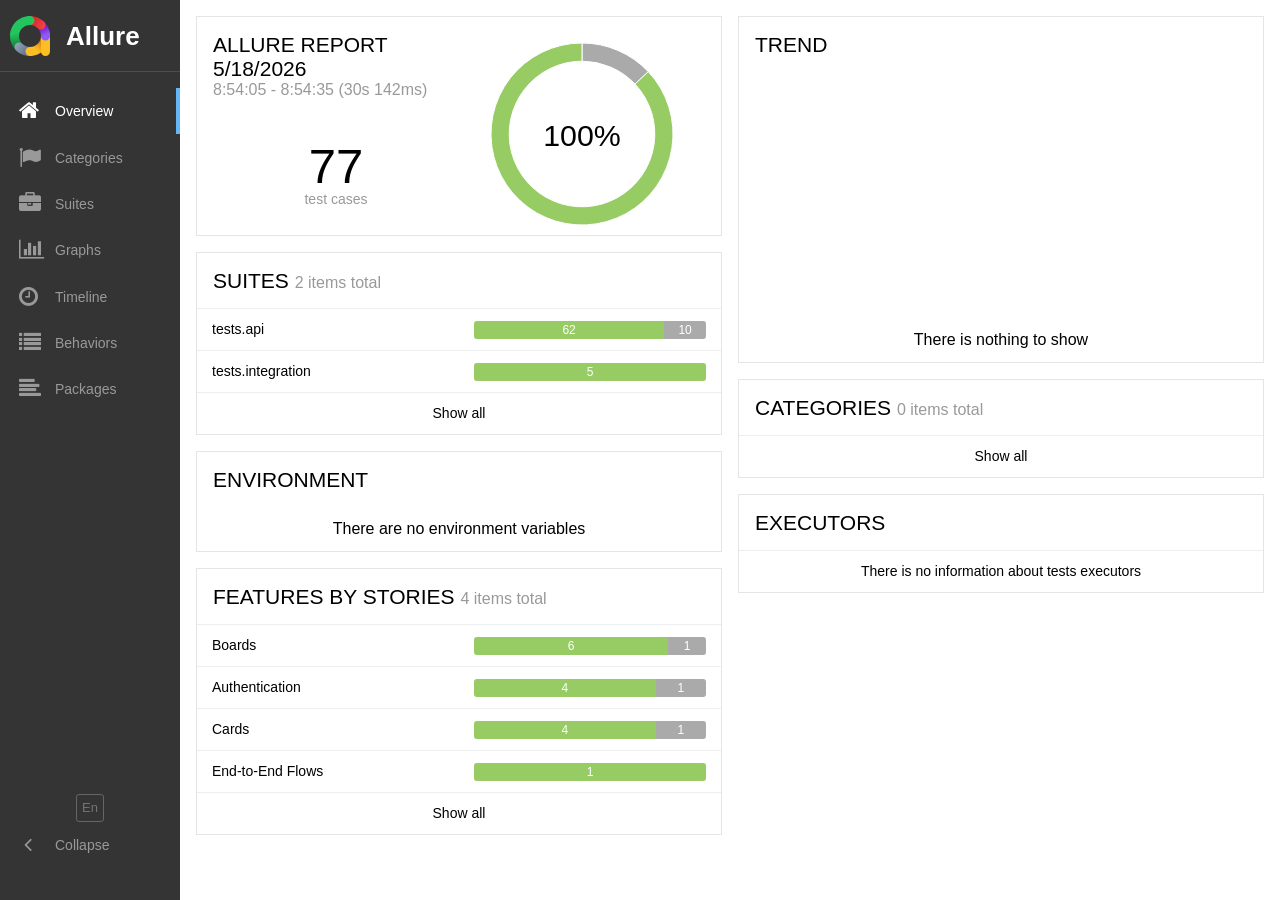
==== index.html @ de9f1419 "deploy: 95ceac80d8925f730af89bbb15fbf3e7c6e93aac" ====
<!DOCTYPE html>
<html dir="ltr" lang="en">
<head>
    <meta charset="utf-8">
    <title>Allure Report</title>
    <link rel="icon" href="favicon.ico">
    <link rel="stylesheet" type="text/css" href="styles.css">
    <link rel="stylesheet" type="text/css" href="plugin/screen-diff/styles.css">
</head>
<body>
    <div id="alert"></div>
    <div id="content">
        <span class="spinner">
            <span class="spinner__circle"></span>
        </span>
    </div>
    <div id="popup"></div>
    <script src="app.js"></script>
    <script src="plugin/behaviors/index.js"></script>
    <script src="plugin/packages/index.js"></script>
    <script src="plugin/screen-diff/index.js"></script>
    <script async src="https://www.googletagmanager.com/gtag/js?id=G-FVWC4GKEYS"></script>
    <script>
        window.dataLayer = window.dataLayer || [];
        function gtag(){dataLayer.push(arguments);}
        gtag('js', new Date());
        gtag('config', 'G-FVWC4GKEYS', {
          'allureVersion': 'dev',
          'reportUuid': '93c14740-63a1-41a0-b79a-9ddf97128ce4',
          'single_file': false
        });
    </script>
</body>
</html>
---- plugin/screen-diff/styles.css ----
.screen-diff__switchers {
  margin-bottom: 1em;
}

.screen-diff__switchers label + label {
  margin-left: 1em;
}

.screen-diff__overlay {
  position: relative;
  cursor: col-resize;
}

.screen-diff__container {
  overflow-x: auto;
}

.screen-diff__image-over {
  top: 0;
  left: 0;
  bottom: 0;
  background: #fff;
  position: absolute;
  overflow: hidden;
  box-shadow: 2px 0 1px -1px #aaa;
}

.screen-diff-error {
  color: #fd5a3e;
}
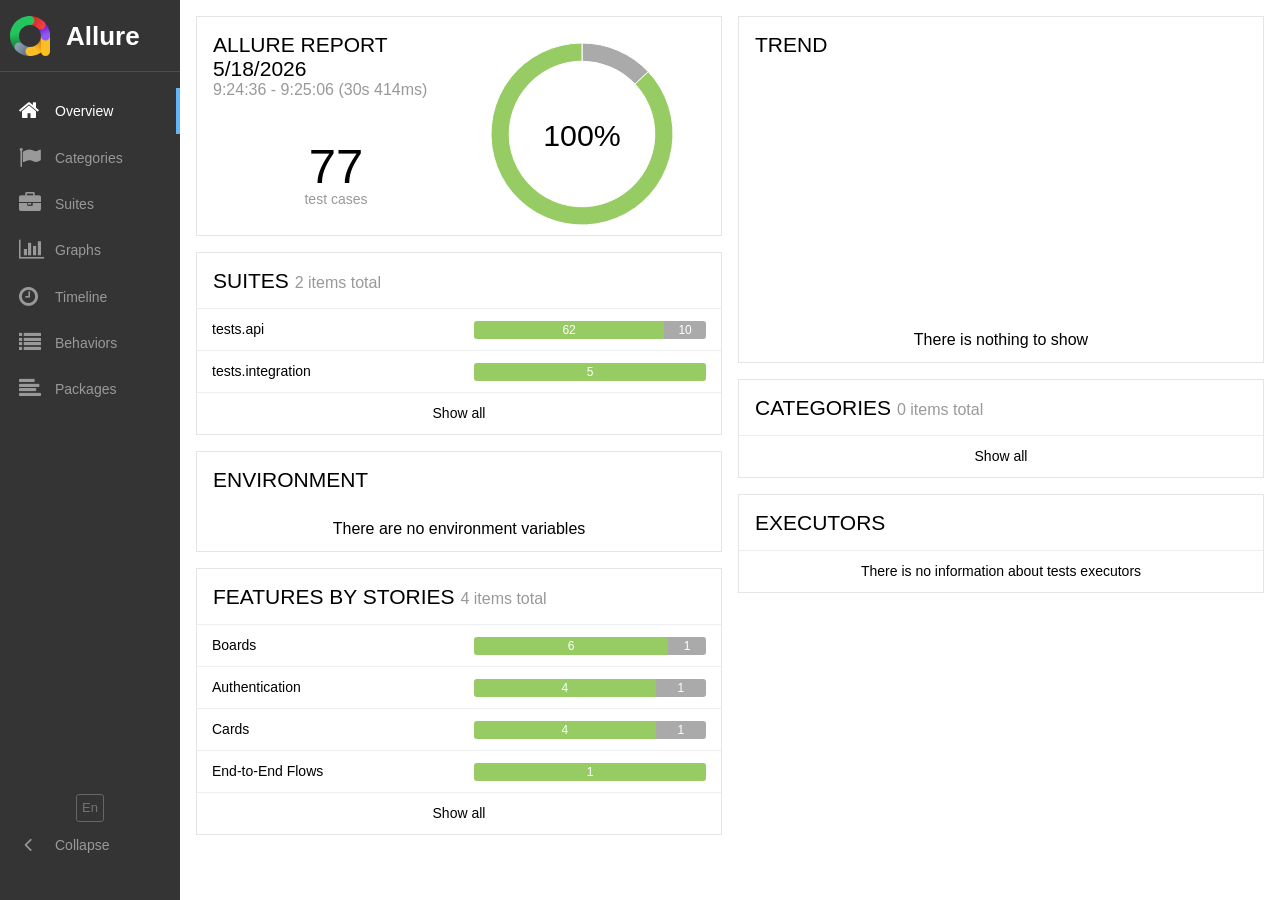
==== commit aaf300fd: "deploy: 8f8f939ea3de1c05cce4ede644a43e84260115d9" ====
--- a/index.html
+++ b/index.html
@@ -26,7 +26,7 @@
         gtag('js', new Date());
         gtag('config', 'G-FVWC4GKEYS', {
           'allureVersion': 'dev',
-          'reportUuid': '93c14740-63a1-41a0-b79a-9ddf97128ce4',
+          'reportUuid': '4defe19d-c912-4c47-b366-ba06d0935d34',
           'single_file': false
         });
     </script>
